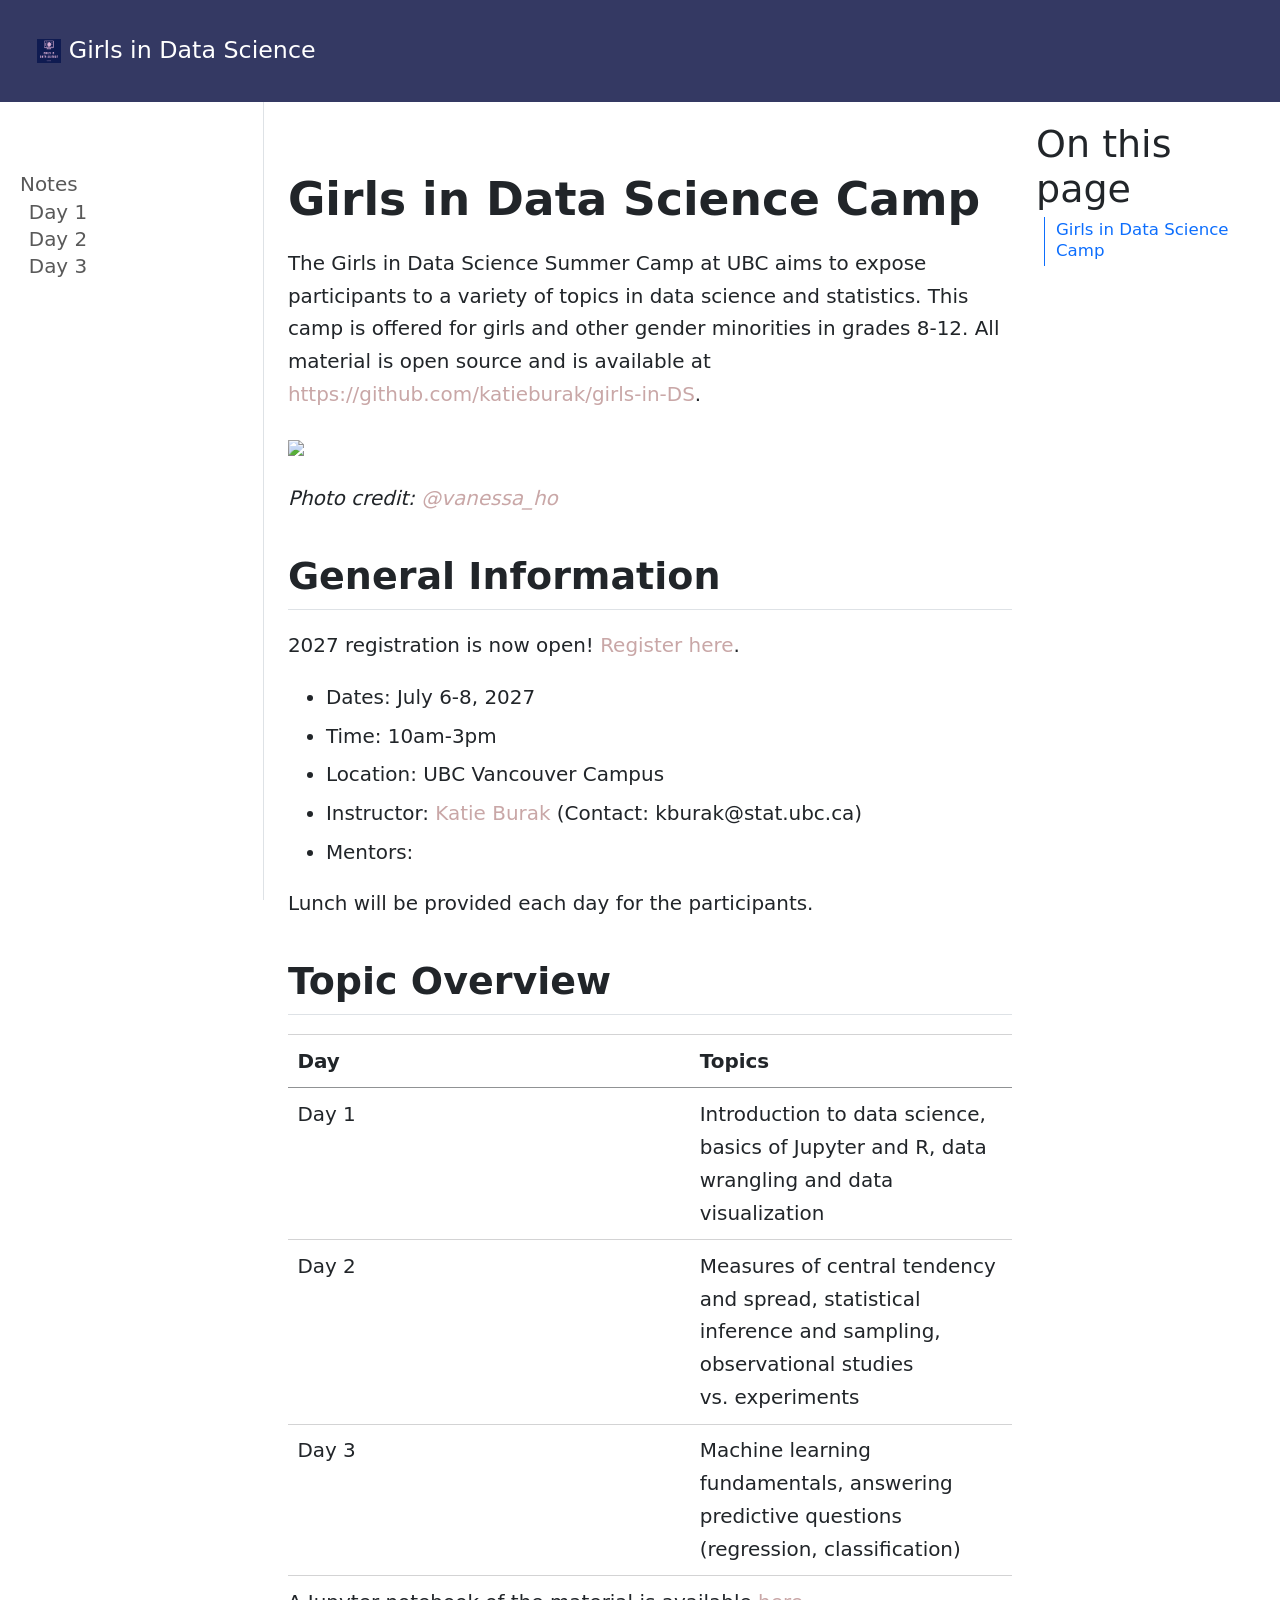
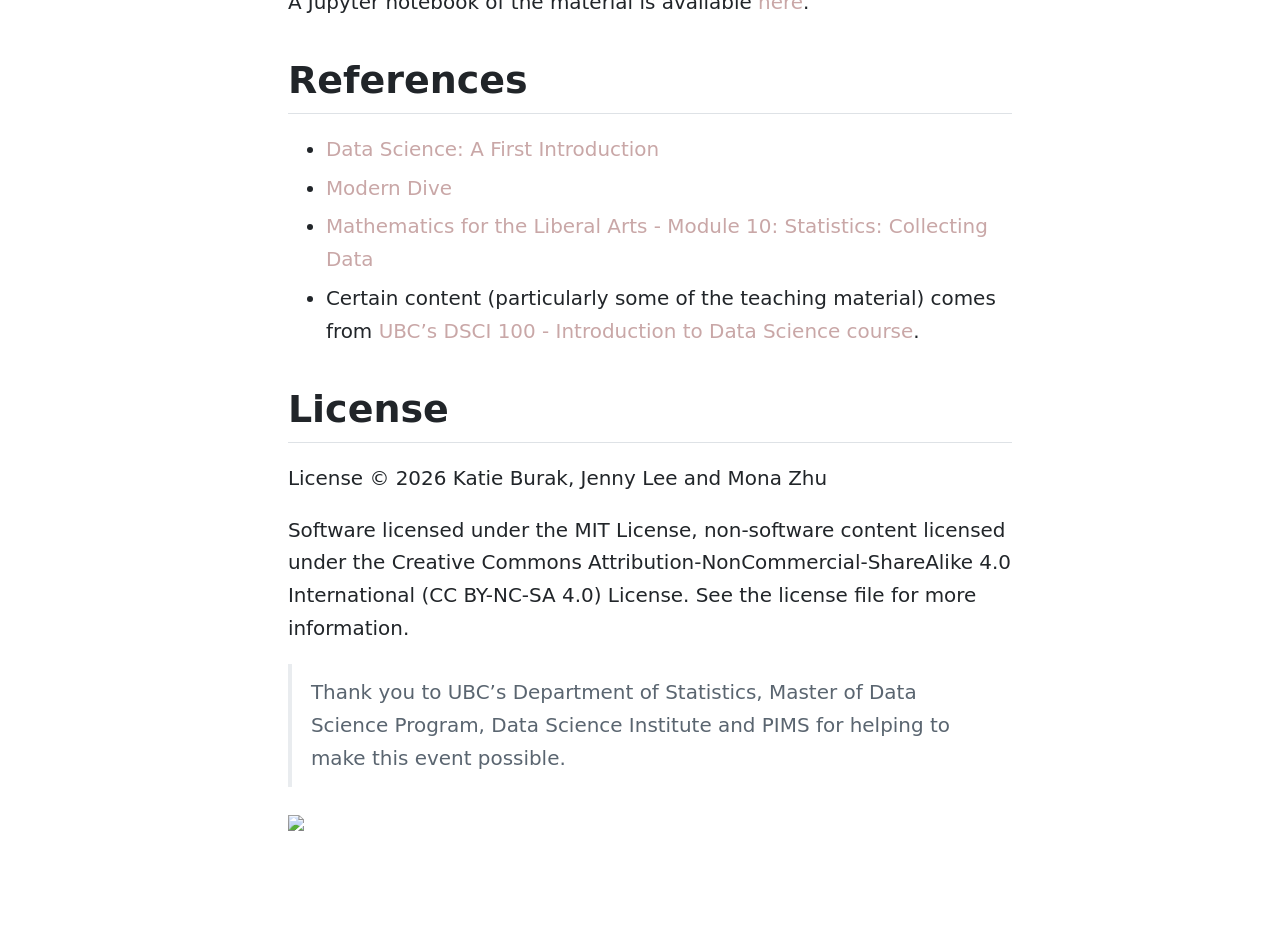
==== docs/index.html @ e65000bf "updated site to quarto" ====
<!DOCTYPE html>
<html xmlns="http://www.w3.org/1999/xhtml" lang="en" xml:lang="en"><head>

<meta charset="utf-8">
<meta name="generator" content="quarto-1.6.40">

<meta name="viewport" content="width=device-width, initial-scale=1.0, user-scalable=yes">


<title>Girls in Data Science</title>
<style>
code{white-space: pre-wrap;}
span.smallcaps{font-variant: small-caps;}
div.columns{display: flex; gap: min(4vw, 1.5em);}
div.column{flex: auto; overflow-x: auto;}
div.hanging-indent{margin-left: 1.5em; text-indent: -1.5em;}
ul.task-list{list-style: none;}
ul.task-list li input[type="checkbox"] {
  width: 0.8em;
  margin: 0 0.8em 0.2em -1em; /* quarto-specific, see https://github.com/quarto-dev/quarto-cli/issues/4556 */ 
  vertical-align: middle;
}
</style>


<script src="site_libs/quarto-nav/quarto-nav.js"></script>
<script src="site_libs/quarto-nav/headroom.min.js"></script>
<script src="site_libs/clipboard/clipboard.min.js"></script>
<script src="site_libs/quarto-search/autocomplete.umd.js"></script>
<script src="site_libs/quarto-search/fuse.min.js"></script>
<script src="site_libs/quarto-search/quarto-search.js"></script>
<meta name="quarto:offset" content="./">
<script src="site_libs/quarto-html/quarto.js"></script>
<script src="site_libs/quarto-html/popper.min.js"></script>
<script src="site_libs/quarto-html/tippy.umd.min.js"></script>
<script src="site_libs/quarto-html/anchor.min.js"></script>
<link href="site_libs/quarto-html/tippy.css" rel="stylesheet">
<link href="site_libs/quarto-html/quarto-syntax-highlighting-549806ee2085284f45b00abea8c6df48.css" rel="stylesheet" id="quarto-text-highlighting-styles">
<script src="site_libs/bootstrap/bootstrap.min.js"></script>
<link href="site_libs/bootstrap/bootstrap-icons.css" rel="stylesheet">
<link href="site_libs/bootstrap/bootstrap-3d18b063836badba44b5e49ce1f199c2.min.css" rel="stylesheet" append-hash="true" id="quarto-bootstrap" data-mode="light">
<script id="quarto-search-options" type="application/json">{
  "location": "navbar",
  "copy-button": false,
  "collapse-after": 3,
  "panel-placement": "end",
  "type": "overlay",
  "limit": 50,
  "keyboard-shortcut": [
    "f",
    "/",
    "s"
  ],
  "show-item-context": false,
  "language": {
    "search-no-results-text": "No results",
    "search-matching-documents-text": "matching documents",
    "search-copy-link-title": "Copy link to search",
    "search-hide-matches-text": "Hide additional matches",
    "search-more-match-text": "more match in this document",
    "search-more-matches-text": "more matches in this document",
    "search-clear-button-title": "Clear",
    "search-text-placeholder": "",
    "search-detached-cancel-button-title": "Cancel",
    "search-submit-button-title": "Submit",
    "search-label": "Search"
  }
}</script>
<style>html{ scroll-behavior: smooth; }</style>


<link rel="stylesheet" href="custom.css">
<meta property="og:title" content="Girls in Data Science">
<meta property="og:description" content="">
<meta property="og:image" content="https://your-site-url-here/notes/img/group-photo-2025.png">
<meta property="og:site_name" content="Girls in Data Science">
<meta property="og:image:height" content="4000">
<meta property="og:image:width" content="6000">
<meta name="twitter:title" content="Girls in Data Science">
<meta name="twitter:description" content="">
<meta name="twitter:image" content="https://your-site-url-here/notes/img/group-photo-2025.png">
<meta name="twitter:image-height" content="4000">
<meta name="twitter:image-width" content="6000">
<meta name="twitter:card" content="summary_large_image">
</head>

<body class="nav-sidebar docked nav-fixed">

<div id="quarto-search-results"></div>
  <header id="quarto-header" class="headroom fixed-top">
    <nav class="navbar navbar-expand-lg " data-bs-theme="dark">
      <div class="navbar-container container-fluid">
      <div class="navbar-brand-container mx-auto">
    <a href="./index.html" class="navbar-brand navbar-brand-logo">
    <img src="./notes/img/logo.png" alt="Girls in Data Science logo" class="navbar-logo">
    </a>
    <a class="navbar-brand" href="./index.html">
    <span class="navbar-title">Girls in Data Science</span>
    </a>
  </div>
            <div id="quarto-search" class="" title="Search"></div>
          <button class="navbar-toggler" type="button" data-bs-toggle="collapse" data-bs-target="#navbarCollapse" aria-controls="navbarCollapse" role="menu" aria-expanded="false" aria-label="Toggle navigation" onclick="if (window.quartoToggleHeadroom) { window.quartoToggleHeadroom(); }">
  <span class="navbar-toggler-icon"></span>
</button>
          <div class="collapse navbar-collapse" id="navbarCollapse">
            <ul class="navbar-nav navbar-nav-scroll ms-auto">
  <li class="nav-item compact">
    <a class="nav-link" href="https://github.com/katieburak/girls-in-DS/"> <i class="bi bi-github" role="img" aria-label="GitHub">
</i> 
<span class="menu-text"></span></a>
  </li>  
</ul>
          </div> <!-- /navcollapse -->
            <div class="quarto-navbar-tools">
</div>
      </div> <!-- /container-fluid -->
    </nav>
  <nav class="quarto-secondary-nav">
    <div class="container-fluid d-flex">
      <button type="button" class="quarto-btn-toggle btn" data-bs-toggle="collapse" role="button" data-bs-target=".quarto-sidebar-collapse-item" aria-controls="quarto-sidebar" aria-expanded="false" aria-label="Toggle sidebar navigation" onclick="if (window.quartoToggleHeadroom) { window.quartoToggleHeadroom(); }">
        <i class="bi bi-layout-text-sidebar-reverse"></i>
      </button>
        <nav class="quarto-page-breadcrumbs" aria-label="breadcrumb"><ol class="breadcrumb"></ol></nav>
        <a class="flex-grow-1" role="navigation" data-bs-toggle="collapse" data-bs-target=".quarto-sidebar-collapse-item" aria-controls="quarto-sidebar" aria-expanded="false" aria-label="Toggle sidebar navigation" onclick="if (window.quartoToggleHeadroom) { window.quartoToggleHeadroom(); }">      
        </a>
      <button type="button" class="btn quarto-search-button" aria-label="Search" onclick="window.quartoOpenSearch();">
        <i class="bi bi-search"></i>
      </button>
    </div>
  </nav>
</header>
<!-- content -->
<div id="quarto-content" class="quarto-container page-columns page-rows-contents page-layout-article page-navbar">
<!-- sidebar -->
  <nav id="quarto-sidebar" class="sidebar collapse collapse-horizontal quarto-sidebar-collapse-item sidebar-navigation docked overflow-auto">
        <div class="mt-2 flex-shrink-0 align-items-center">
        <div class="sidebar-search">
        <div id="quarto-search" class="" title="Search"></div>
        </div>
        </div>
    <div class="sidebar-menu-container"> 
    <ul class="list-unstyled mt-1">
        <li class="sidebar-item sidebar-item-section">
      <div class="sidebar-item-container"> 
            <a class="sidebar-item-text sidebar-link text-start" data-bs-toggle="collapse" data-bs-target="#quarto-sidebar-section-1" role="navigation" aria-expanded="true">
 <span class="menu-text">Notes</span></a>
          <a class="sidebar-item-toggle text-start" data-bs-toggle="collapse" data-bs-target="#quarto-sidebar-section-1" role="navigation" aria-expanded="true" aria-label="Toggle section">
            <i class="bi bi-chevron-right ms-2"></i>
          </a> 
      </div>
      <ul id="quarto-sidebar-section-1" class="collapse list-unstyled sidebar-section depth1 show">  
          <li class="sidebar-item">
  <div class="sidebar-item-container"> 
  <a href="./notes/day1.html" class="sidebar-item-text sidebar-link">
 <span class="menu-text">Day 1</span></a>
  </div>
</li>
          <li class="sidebar-item">
  <div class="sidebar-item-container"> 
  <a href="./notes/day2.html" class="sidebar-item-text sidebar-link">
 <span class="menu-text">Day 2</span></a>
  </div>
</li>
          <li class="sidebar-item">
  <div class="sidebar-item-container"> 
  <a href="./notes/day3.html" class="sidebar-item-text sidebar-link">
 <span class="menu-text">Day 3</span></a>
  </div>
</li>
      </ul>
  </li>
    </ul>
    </div>
</nav>
<div id="quarto-sidebar-glass" class="quarto-sidebar-collapse-item" data-bs-toggle="collapse" data-bs-target=".quarto-sidebar-collapse-item"></div>
<!-- margin-sidebar -->
    <div id="quarto-margin-sidebar" class="sidebar margin-sidebar">
        <nav id="TOC" role="doc-toc" class="toc-active">
    <h2 id="toc-title">On this page</h2>
   
  <ul>
  <li><a href="#girls-in-data-science-camp" id="toc-girls-in-data-science-camp" class="nav-link active" data-scroll-target="#girls-in-data-science-camp">Girls in Data Science Camp</a>
  <ul class="collapse">
  <li><a href="#general-information" id="toc-general-information" class="nav-link" data-scroll-target="#general-information">General Information</a></li>
  <li><a href="#topic-overview" id="toc-topic-overview" class="nav-link" data-scroll-target="#topic-overview">Topic Overview</a></li>
  <li><a href="#references" id="toc-references" class="nav-link" data-scroll-target="#references">References</a></li>
  <li><a href="#license" id="toc-license" class="nav-link" data-scroll-target="#license">License</a></li>
  </ul></li>
  </ul>
</nav>
    </div>
<!-- main -->
<main class="content" id="quarto-document-content"><header id="title-block-header" class="quarto-title-block"></header>




<section id="girls-in-data-science-camp" class="level1">
<h1>Girls in Data Science Camp</h1>
<p>The Girls in Data Science Summer Camp at UBC aims to expose participants to a variety of topics in data science and statistics. This camp is offered for girls and other gender minorities in grades 8-12. All material is open source and is available at <a href="https://github.com/katieburak/girls-in-DS">https://github.com/katieburak/girls-in-DS</a>.</p>
<p><img src="notes/img/group-photo-2025.png" class="img-fluid"></p>
<div class="line-block"><em>Photo credit: <a href="https://www.linkedin.com/in/vanessaho75/"><span class="citation" data-cites="vanessa_ho">@vanessa_ho</span></a></em></div>
<section id="general-information" class="level2">
<h2 class="anchored" data-anchor-id="general-information">General Information</h2>
<p>2027 registration is now open! <a href="https://ubc.ca1.qualtrics.com/jfe/form/SV_aVrXQA5wG44lh78">Register here</a>.</p>
<ul>
<li>Dates: July 6-8, 2027</li>
<li>Time: 10am-3pm</li>
<li>Location: UBC Vancouver Campus</li>
<li>Instructor: <a href="https://katieburak.github.io/">Katie Burak</a> (Contact: kburak@stat.ubc.ca)</li>
<li>Mentors:</li>
</ul>
<p>Lunch will be provided each day for the participants.</p>
</section>
<section id="topic-overview" class="level2">
<h2 class="anchored" data-anchor-id="topic-overview">Topic Overview</h2>
<table class="caption-top table">
<colgroup>
<col style="width: 55%">
<col style="width: 44%">
</colgroup>
<thead>
<tr class="header">
<th>Day</th>
<th>Topics</th>
</tr>
</thead>
<tbody>
<tr class="odd">
<td>Day 1</td>
<td>Introduction to data science, basics of Jupyter and R, data wrangling and data visualization</td>
</tr>
<tr class="even">
<td>Day 2</td>
<td>Measures of central tendency and spread, statistical inference and sampling, observational studies vs.&nbsp;experiments</td>
</tr>
<tr class="odd">
<td>Day 3</td>
<td>Machine learning fundamentals, answering predictive questions (regression, classification)</td>
</tr>
</tbody>
</table>
<p>A Jupyter notebook of the material is available <a href="https://katieburak.github.io/girls-in-DS/README.html">here</a>.</p>
</section>
<section id="references" class="level2">
<h2 class="anchored" data-anchor-id="references">References</h2>
<ul>
<li><a href="https://datasciencebook.ca/">Data Science: A First Introduction</a></li>
<li><a href="https://moderndive.com/index.html">Modern Dive</a></li>
<li><a href="https://courses.lumenlearning.com/waymakermath4libarts/">Mathematics for the Liberal Arts - Module 10: Statistics: Collecting Data</a></li>
<li>Certain content (particularly some of the teaching material) comes from <a href="https://github.com/ubc-dsci/dsci-100-student">UBC’s DSCI 100 - Introduction to Data Science course</a>.</li>
</ul>
</section>
<section id="license" class="level2">
<h2 class="anchored" data-anchor-id="license">License</h2>
<p>License © 2026 Katie Burak, Jenny Lee and Mona Zhu</p>
<p>Software licensed under the MIT License, non-software content licensed under the Creative Commons Attribution-NonCommercial-ShareAlike 4.0 International (CC BY-NC-SA 4.0) License. See the license file for more information.</p>
<blockquote class="blockquote">
<p>Thank you to UBC’s Department of Statistics, Master of Data Science Program, Data Science Institute and PIMS for helping to make this event possible.</p>
</blockquote>
<p><img src="https://media.pims.math.ca/logos/webhorizfullsmall.png" class="img-fluid"></p>


</section>
</section>

</main> <!-- /main -->
<script id="quarto-html-after-body" type="application/javascript">
window.document.addEventListener("DOMContentLoaded", function (event) {
  const toggleBodyColorMode = (bsSheetEl) => {
    const mode = bsSheetEl.getAttribute("data-mode");
    const bodyEl = window.document.querySelector("body");
    if (mode === "dark") {
      bodyEl.classList.add("quarto-dark");
      bodyEl.classList.remove("quarto-light");
    } else {
      bodyEl.classList.add("quarto-light");
      bodyEl.classList.remove("quarto-dark");
    }
  }
  const toggleBodyColorPrimary = () => {
    const bsSheetEl = window.document.querySelector("link#quarto-bootstrap");
    if (bsSheetEl) {
      toggleBodyColorMode(bsSheetEl);
    }
  }
  toggleBodyColorPrimary();  
  const icon = "";
  const anchorJS = new window.AnchorJS();
  anchorJS.options = {
    placement: 'right',
    icon: icon
  };
  anchorJS.add('.anchored');
  const isCodeAnnotation = (el) => {
    for (const clz of el.classList) {
      if (clz.startsWith('code-annotation-')) {                     
        return true;
      }
    }
    return false;
  }
  const onCopySuccess = function(e) {
    // button target
    const button = e.trigger;
    // don't keep focus
    button.blur();
    // flash "checked"
    button.classList.add('code-copy-button-checked');
    var currentTitle = button.getAttribute("title");
    button.setAttribute("title", "Copied!");
    let tooltip;
    if (window.bootstrap) {
      button.setAttribute("data-bs-toggle", "tooltip");
      button.setAttribute("data-bs-placement", "left");
      button.setAttribute("data-bs-title", "Copied!");
      tooltip = new bootstrap.Tooltip(button, 
        { trigger: "manual", 
          customClass: "code-copy-button-tooltip",
          offset: [0, -8]});
      tooltip.show();    
    }
    setTimeout(function() {
      if (tooltip) {
        tooltip.hide();
        button.removeAttribute("data-bs-title");
        button.removeAttribute("data-bs-toggle");
        button.removeAttribute("data-bs-placement");
      }
      button.setAttribute("title", currentTitle);
      button.classList.remove('code-copy-button-checked');
    }, 1000);
    // clear code selection
    e.clearSelection();
  }
  const getTextToCopy = function(trigger) {
      const codeEl = trigger.previousElementSibling.cloneNode(true);
      for (const childEl of codeEl.children) {
        if (isCodeAnnotation(childEl)) {
          childEl.remove();
        }
      }
      return codeEl.innerText;
  }
  const clipboard = new window.ClipboardJS('.code-copy-button:not([data-in-quarto-modal])', {
    text: getTextToCopy
  });
  clipboard.on('success', onCopySuccess);
  if (window.document.getElementById('quarto-embedded-source-code-modal')) {
    const clipboardModal = new window.ClipboardJS('.code-copy-button[data-in-quarto-modal]', {
      text: getTextToCopy,
      container: window.document.getElementById('quarto-embedded-source-code-modal')
    });
    clipboardModal.on('success', onCopySuccess);
  }
    var localhostRegex = new RegExp(/^(?:http|https):\/\/localhost\:?[0-9]*\//);
    var mailtoRegex = new RegExp(/^mailto:/);
      var filterRegex = new RegExp("https:\/\/your-site-url-here\/");
    var isInternal = (href) => {
        return filterRegex.test(href) || localhostRegex.test(href) || mailtoRegex.test(href);
    }
    // Inspect non-navigation links and adorn them if external
 	var links = window.document.querySelectorAll('a[href]:not(.nav-link):not(.navbar-brand):not(.toc-action):not(.sidebar-link):not(.sidebar-item-toggle):not(.pagination-link):not(.no-external):not([aria-hidden]):not(.dropdown-item):not(.quarto-navigation-tool):not(.about-link)');
    for (var i=0; i<links.length; i++) {
      const link = links[i];
      if (!isInternal(link.href)) {
        // undo the damage that might have been done by quarto-nav.js in the case of
        // links that we want to consider external
        if (link.dataset.originalHref !== undefined) {
          link.href = link.dataset.originalHref;
        }
      }
    }
  function tippyHover(el, contentFn, onTriggerFn, onUntriggerFn) {
    const config = {
      allowHTML: true,
      maxWidth: 500,
      delay: 100,
      arrow: false,
      appendTo: function(el) {
          return el.parentElement;
      },
      interactive: true,
      interactiveBorder: 10,
      theme: 'quarto',
      placement: 'bottom-start',
    };
    if (contentFn) {
      config.content = contentFn;
    }
    if (onTriggerFn) {
      config.onTrigger = onTriggerFn;
    }
    if (onUntriggerFn) {
      config.onUntrigger = onUntriggerFn;
    }
    window.tippy(el, config); 
  }
  const noterefs = window.document.querySelectorAll('a[role="doc-noteref"]');
  for (var i=0; i<noterefs.length; i++) {
    const ref = noterefs[i];
    tippyHover(ref, function() {
      // use id or data attribute instead here
      let href = ref.getAttribute('data-footnote-href') || ref.getAttribute('href');
      try { href = new URL(href).hash; } catch {}
      const id = href.replace(/^#\/?/, "");
      const note = window.document.getElementById(id);
      if (note) {
        return note.innerHTML;
      } else {
        return "";
      }
    });
  }
  const xrefs = window.document.querySelectorAll('a.quarto-xref');
  const processXRef = (id, note) => {
    // Strip column container classes
    const stripColumnClz = (el) => {
      el.classList.remove("page-full", "page-columns");
      if (el.children) {
        for (const child of el.children) {
          stripColumnClz(child);
        }
      }
    }
    stripColumnClz(note)
    if (id === null || id.startsWith('sec-')) {
      // Special case sections, only their first couple elements
      const container = document.createElement("div");
      if (note.children && note.children.length > 2) {
        container.appendChild(note.children[0].cloneNode(true));
        for (let i = 1; i < note.children.length; i++) {
          const child = note.children[i];
          if (child.tagName === "P" && child.innerText === "") {
            continue;
          } else {
            container.appendChild(child.cloneNode(true));
            break;
          }
        }
        if (window.Quarto?.typesetMath) {
          window.Quarto.typesetMath(container);
        }
        return container.innerHTML
      } else {
        if (window.Quarto?.typesetMath) {
          window.Quarto.typesetMath(note);
        }
        return note.innerHTML;
      }
    } else {
      // Remove any anchor links if they are present
      const anchorLink = note.querySelector('a.anchorjs-link');
      if (anchorLink) {
        anchorLink.remove();
      }
      if (window.Quarto?.typesetMath) {
        window.Quarto.typesetMath(note);
      }
      if (note.classList.contains("callout")) {
        return note.outerHTML;
      } else {
        return note.innerHTML;
      }
    }
  }
  for (var i=0; i<xrefs.length; i++) {
    const xref = xrefs[i];
    tippyHover(xref, undefined, function(instance) {
      instance.disable();
      let url = xref.getAttribute('href');
      let hash = undefined; 
      if (url.startsWith('#')) {
        hash = url;
      } else {
        try { hash = new URL(url).hash; } catch {}
      }
      if (hash) {
        const id = hash.replace(/^#\/?/, "");
        const note = window.document.getElementById(id);
        if (note !== null) {
          try {
            const html = processXRef(id, note.cloneNode(true));
            instance.setContent(html);
          } finally {
            instance.enable();
            instance.show();
          }
        } else {
          // See if we can fetch this
          fetch(url.split('#')[0])
          .then(res => res.text())
          .then(html => {
            const parser = new DOMParser();
            const htmlDoc = parser.parseFromString(html, "text/html");
            const note = htmlDoc.getElementById(id);
            if (note !== null) {
              const html = processXRef(id, note);
              instance.setContent(html);
            } 
          }).finally(() => {
            instance.enable();
            instance.show();
          });
        }
      } else {
        // See if we can fetch a full url (with no hash to target)
        // This is a special case and we should probably do some content thinning / targeting
        fetch(url)
        .then(res => res.text())
        .then(html => {
          const parser = new DOMParser();
          const htmlDoc = parser.parseFromString(html, "text/html");
          const note = htmlDoc.querySelector('main.content');
          if (note !== null) {
            // This should only happen for chapter cross references
            // (since there is no id in the URL)
            // remove the first header
            if (note.children.length > 0 && note.children[0].tagName === "HEADER") {
              note.children[0].remove();
            }
            const html = processXRef(null, note);
            instance.setContent(html);
          } 
        }).finally(() => {
          instance.enable();
          instance.show();
        });
      }
    }, function(instance) {
    });
  }
      let selectedAnnoteEl;
      const selectorForAnnotation = ( cell, annotation) => {
        let cellAttr = 'data-code-cell="' + cell + '"';
        let lineAttr = 'data-code-annotation="' +  annotation + '"';
        const selector = 'span[' + cellAttr + '][' + lineAttr + ']';
        return selector;
      }
      const selectCodeLines = (annoteEl) => {
        const doc = window.document;
        const targetCell = annoteEl.getAttribute("data-target-cell");
        const targetAnnotation = annoteEl.getAttribute("data-target-annotation");
        const annoteSpan = window.document.querySelector(selectorForAnnotation(targetCell, targetAnnotation));
        const lines = annoteSpan.getAttribute("data-code-lines").split(",");
        const lineIds = lines.map((line) => {
          return targetCell + "-" + line;
        })
        let top = null;
        let height = null;
        let parent = null;
        if (lineIds.length > 0) {
            //compute the position of the single el (top and bottom and make a div)
            const el = window.document.getElementById(lineIds[0]);
            top = el.offsetTop;
            height = el.offsetHeight;
            parent = el.parentElement.parentElement;
          if (lineIds.length > 1) {
            const lastEl = window.document.getElementById(lineIds[lineIds.length - 1]);
            const bottom = lastEl.offsetTop + lastEl.offsetHeight;
            height = bottom - top;
          }
          if (top !== null && height !== null && parent !== null) {
            // cook up a div (if necessary) and position it 
            let div = window.document.getElementById("code-annotation-line-highlight");
            if (div === null) {
              div = window.document.createElement("div");
              div.setAttribute("id", "code-annotation-line-highlight");
              div.style.position = 'absolute';
              parent.appendChild(div);
            }
            div.style.top = top - 2 + "px";
            div.style.height = height + 4 + "px";
            div.style.left = 0;
            let gutterDiv = window.document.getElementById("code-annotation-line-highlight-gutter");
            if (gutterDiv === null) {
              gutterDiv = window.document.createElement("div");
              gutterDiv.setAttribute("id", "code-annotation-line-highlight-gutter");
              gutterDiv.style.position = 'absolute';
              const codeCell = window.document.getElementById(targetCell);
              const gutter = codeCell.querySelector('.code-annotation-gutter');
              gutter.appendChild(gutterDiv);
            }
            gutterDiv.style.top = top - 2 + "px";
            gutterDiv.style.height = height + 4 + "px";
          }
          selectedAnnoteEl = annoteEl;
        }
      };
      const unselectCodeLines = () => {
        const elementsIds = ["code-annotation-line-highlight", "code-annotation-line-highlight-gutter"];
        elementsIds.forEach((elId) => {
          const div = window.document.getElementById(elId);
          if (div) {
            div.remove();
          }
        });
        selectedAnnoteEl = undefined;
      };
        // Handle positioning of the toggle
    window.addEventListener(
      "resize",
      throttle(() => {
        elRect = undefined;
        if (selectedAnnoteEl) {
          selectCodeLines(selectedAnnoteEl);
        }
      }, 10)
    );
    function throttle(fn, ms) {
    let throttle = false;
    let timer;
      return (...args) => {
        if(!throttle) { // first call gets through
            fn.apply(this, args);
            throttle = true;
        } else { // all the others get throttled
            if(timer) clearTimeout(timer); // cancel #2
            timer = setTimeout(() => {
              fn.apply(this, args);
              timer = throttle = false;
            }, ms);
        }
      };
    }
      // Attach click handler to the DT
      const annoteDls = window.document.querySelectorAll('dt[data-target-cell]');
      for (const annoteDlNode of annoteDls) {
        annoteDlNode.addEventListener('click', (event) => {
          const clickedEl = event.target;
          if (clickedEl !== selectedAnnoteEl) {
            unselectCodeLines();
            const activeEl = window.document.querySelector('dt[data-target-cell].code-annotation-active');
            if (activeEl) {
              activeEl.classList.remove('code-annotation-active');
            }
            selectCodeLines(clickedEl);
            clickedEl.classList.add('code-annotation-active');
          } else {
            // Unselect the line
            unselectCodeLines();
            clickedEl.classList.remove('code-annotation-active');
          }
        });
      }
  const findCites = (el) => {
    const parentEl = el.parentElement;
    if (parentEl) {
      const cites = parentEl.dataset.cites;
      if (cites) {
        return {
          el,
          cites: cites.split(' ')
        };
      } else {
        return findCites(el.parentElement)
      }
    } else {
      return undefined;
    }
  };
  var bibliorefs = window.document.querySelectorAll('a[role="doc-biblioref"]');
  for (var i=0; i<bibliorefs.length; i++) {
    const ref = bibliorefs[i];
    const citeInfo = findCites(ref);
    if (citeInfo) {
      tippyHover(citeInfo.el, function() {
        var popup = window.document.createElement('div');
        citeInfo.cites.forEach(function(cite) {
          var citeDiv = window.document.createElement('div');
          citeDiv.classList.add('hanging-indent');
          citeDiv.classList.add('csl-entry');
          var biblioDiv = window.document.getElementById('ref-' + cite);
          if (biblioDiv) {
            citeDiv.innerHTML = biblioDiv.innerHTML;
          }
          popup.appendChild(citeDiv);
        });
        return popup.innerHTML;
      });
    }
  }
});
</script>
</div> <!-- /content -->




<script src="site_libs/quarto-html/zenscroll-min.js"></script>
</body></html>
---- docs/site_libs/quarto-html/tippy.css ----
.tippy-box[data-animation=fade][data-state=hidden]{opacity:0}[data-tippy-root]{max-width:calc(100vw - 10px)}.tippy-box{position:relative;background-color:#333;color:#fff;border-radius:4px;font-size:14px;line-height:1.4;white-space:normal;outline:0;transition-property:transform,visibility,opacity}.tippy-box[data-placement^=top]>.tippy-arrow{bottom:0}.tippy-box[data-placement^=top]>.tippy-arrow:before{bottom:-7px;left:0;border-width:8px 8px 0;border-top-color:initial;transform-origin:center top}.tippy-box[data-placement^=bottom]>.tippy-arrow{top:0}.tippy-box[data-placement^=bottom]>.tippy-arrow:before{top:-7px;left:0;border-width:0 8px 8px;border-bottom-color:initial;transform-origin:center bottom}.tippy-box[data-placement^=left]>.tippy-arrow{right:0}.tippy-box[data-placement^=left]>.tippy-arrow:before{border-width:8px 0 8px 8px;border-left-color:initial;right:-7px;transform-origin:center left}.tippy-box[data-placement^=right]>.tippy-arrow{left:0}.tippy-box[data-placement^=right]>.tippy-arrow:before{left:-7px;border-width:8px 8px 8px 0;border-right-color:initial;transform-origin:center right}.tippy-box[data-inertia][data-state=visible]{transition-timing-function:cubic-bezier(.54,1.5,.38,1.11)}.tippy-arrow{width:16px;height:16px;color:#333}.tippy-arrow:before{content:"";position:absolute;border-color:transparent;border-style:solid}.tippy-content{position:relative;padding:5px 9px;z-index:1}
---- docs/site_libs/quarto-html/quarto-syntax-highlighting-549806ee2085284f45b00abea8c6df48.css ----
/* quarto syntax highlight colors */
:root {
  --quarto-hl-ot-color: #003B4F;
  --quarto-hl-at-color: #657422;
  --quarto-hl-ss-color: #20794D;
  --quarto-hl-an-color: #5E5E5E;
  --quarto-hl-fu-color: #4758AB;
  --quarto-hl-st-color: #20794D;
  --quarto-hl-cf-color: #003B4F;
  --quarto-hl-op-color: #5E5E5E;
  --quarto-hl-er-color: #AD0000;
  --quarto-hl-bn-color: #AD0000;
  --quarto-hl-al-color: #AD0000;
  --quarto-hl-va-color: #111111;
  --quarto-hl-bu-color: inherit;
  --quarto-hl-ex-color: inherit;
  --quarto-hl-pp-color: #AD0000;
  --quarto-hl-in-color: #5E5E5E;
  --quarto-hl-vs-color: #20794D;
  --quarto-hl-wa-color: #5E5E5E;
  --quarto-hl-do-color: #5E5E5E;
  --quarto-hl-im-color: #00769E;
  --quarto-hl-ch-color: #20794D;
  --quarto-hl-dt-color: #AD0000;
  --quarto-hl-fl-color: #AD0000;
  --quarto-hl-co-color: #5E5E5E;
  --quarto-hl-cv-color: #5E5E5E;
  --quarto-hl-cn-color: #8f5902;
  --quarto-hl-sc-color: #5E5E5E;
  --quarto-hl-dv-color: #AD0000;
  --quarto-hl-kw-color: #003B4F;
}

/* other quarto variables */
:root {
  --quarto-font-monospace: SFMono-Regular, Menlo, Monaco, Consolas, "Liberation Mono", "Courier New", monospace;
}

pre > code.sourceCode > span {
  color: #003B4F;
}

code span {
  color: #003B4F;
}

code.sourceCode > span {
  color: #003B4F;
}

div.sourceCode,
div.sourceCode pre.sourceCode {
  color: #003B4F;
}

code span.ot {
  color: #003B4F;
  font-style: inherit;
}

code span.at {
  color: #657422;
  font-style: inherit;
}

code span.ss {
  color: #20794D;
  font-style: inherit;
}

code span.an {
  color: #5E5E5E;
  font-style: inherit;
}

code span.fu {
  color: #4758AB;
  font-style: inherit;
}

code span.st {
  color: #20794D;
  font-style: inherit;
}

code span.cf {
  color: #003B4F;
  font-weight: bold;
  font-style: inherit;
}

code span.op {
  color: #5E5E5E;
  font-style: inherit;
}

code span.er {
  color: #AD0000;
  font-style: inherit;
}

code span.bn {
  color: #AD0000;
  font-style: inherit;
}

code span.al {
  color: #AD0000;
  font-style: inherit;
}

code span.va {
  color: #111111;
  font-style: inherit;
}

code span.bu {
  font-style: inherit;
}

code span.ex {
  font-style: inherit;
}

code span.pp {
  color: #AD0000;
  font-style: inherit;
}

code span.in {
  color: #5E5E5E;
  font-style: inherit;
}

code span.vs {
  color: #20794D;
  font-style: inherit;
}

code span.wa {
  color: #5E5E5E;
  font-style: italic;
}

code span.do {
  color: #5E5E5E;
  font-style: italic;
}

code span.im {
  color: #00769E;
  font-style: inherit;
}

code span.ch {
  color: #20794D;
  font-style: inherit;
}

code span.dt {
  color: #AD0000;
  font-style: inherit;
}

code span.fl {
  color: #AD0000;
  font-style: inherit;
}

code span.co {
  color: #5E5E5E;
  font-style: inherit;
}

code span.cv {
  color: #5E5E5E;
  font-style: italic;
}

code span.cn {
  color: #8f5902;
  font-style: inherit;
}

code span.sc {
  color: #5E5E5E;
  font-style: inherit;
}

code span.dv {
  color: #AD0000;
  font-style: inherit;
}

code span.kw {
  color: #003B4F;
  font-weight: bold;
  font-style: inherit;
}

.prevent-inlining {
  content: "</";
}

/*# sourceMappingURL=ae99138f4fbc2fb4c9f5e5cd69c22459.css.map */
---- docs/custom.css ----
/* =========================
   GLOBAL TYPOGRAPHY (FORCE FIX)
   ========================= */

html, body {
  font-size: 19px !important;
  line-height: 1.65;
}

/* Quarto content containers */
.quarto-container,
.quarto-page,
.content,
.main-content {
  font-size: 1.05rem !important;
}

/* Headings */
h1 { font-size: 2.4rem !important; }
h2 { font-size: 2rem !important; }
h3 { font-size: 1.5rem !important; }


/* =========================
   NAVBAR BASE
   ========================= */

.navbar {
  background-color: #343963 !important;
  padding: 1rem 1.2rem !important;
  font-size: 1.2rem !important;
}

/* Brand */
.navbar-brand {
  font-size: 2rem !important;
  font-weight: 600 !important;
}

/* Default nav links */
.navbar .nav-link,
.navbar-nav .nav-link,
.navbar a {
  color: #ffffff !important;
  font-size: 1.25rem !important;
  font-weight: 500 !important;
}

/* Hover state */
.navbar .nav-link:hover,
.navbar-nav .nav-link:hover,
.navbar a:hover {
  color: #C9A7A7 !important;
}

/* ACTIVE / CURRENT PAGE (FIXED) */
.navbar .nav-link.active,
.navbar-nav .nav-link.active,
.navbar .nav-link[aria-current="page"] {
  color: #C9A7A7 !important;
}

/* Focus state */
.navbar .nav-link:focus,
.navbar-nav .nav-link:focus {
  color: #C9A7A7 !important;
}

/* Dropdown / expanded state */
.navbar .nav-link.show {
  color: #C9A7A7 !important;
}


/* =========================
   GLOBAL LINKS
   ========================= */

a {
  color: #C9A7A7;
  font-size: 1.05rem;
  text-decoration: none;
  font-weight: 500;
}

a:hover {
  text-decoration: underline;
}

a:visited {
  color: #C9A7A7;
}

a:focus {
  color: #C9A7A7;
  outline: 2px solid #C9A7A7;
  outline-offset: 2px;
}


/* =========================
   SIDEBAR
   ========================= */

.sidebar,
.sidebar-nav,
.sidebar-menu {
  font-size: 1.1rem !important;
}


/* =========================
   SPACING IMPROVEMENTS
   ========================= */

p {
  margin-bottom: 1rem;
}

li {
  margin-bottom: 0.3rem;
}
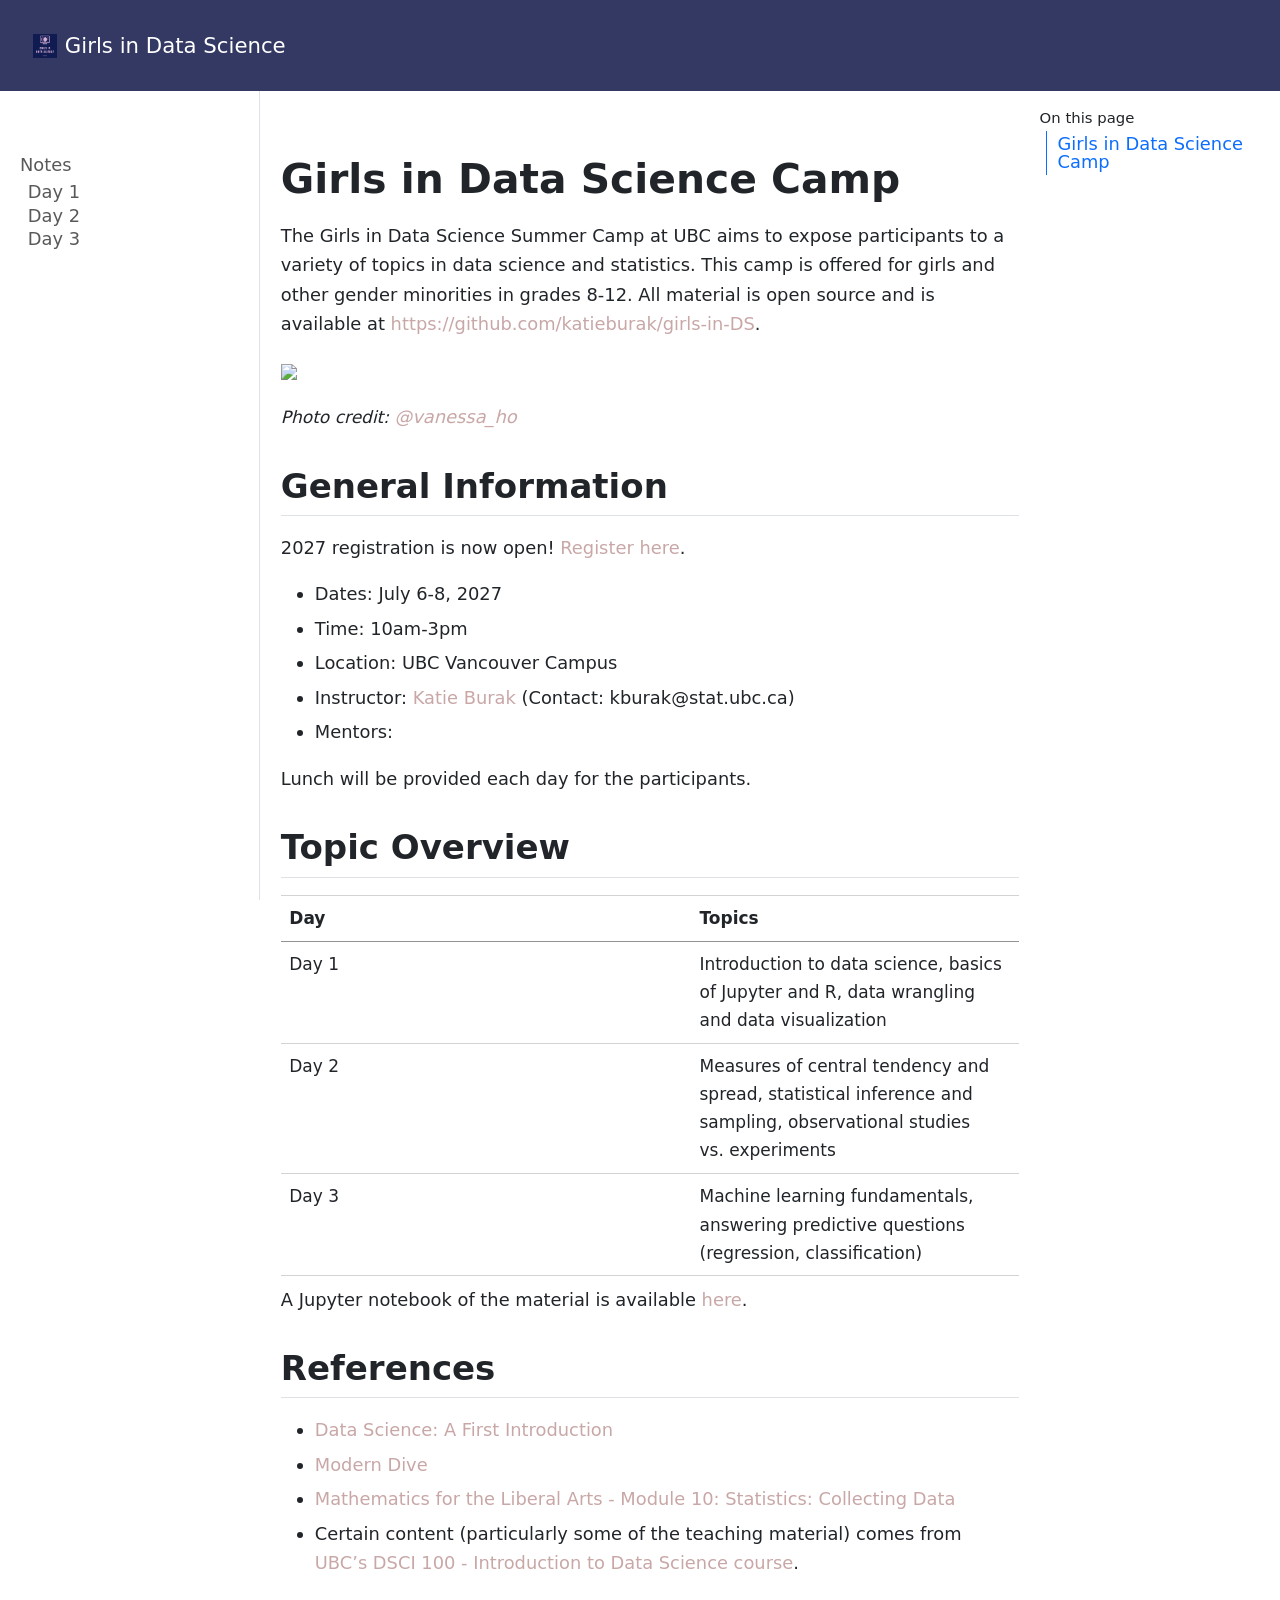
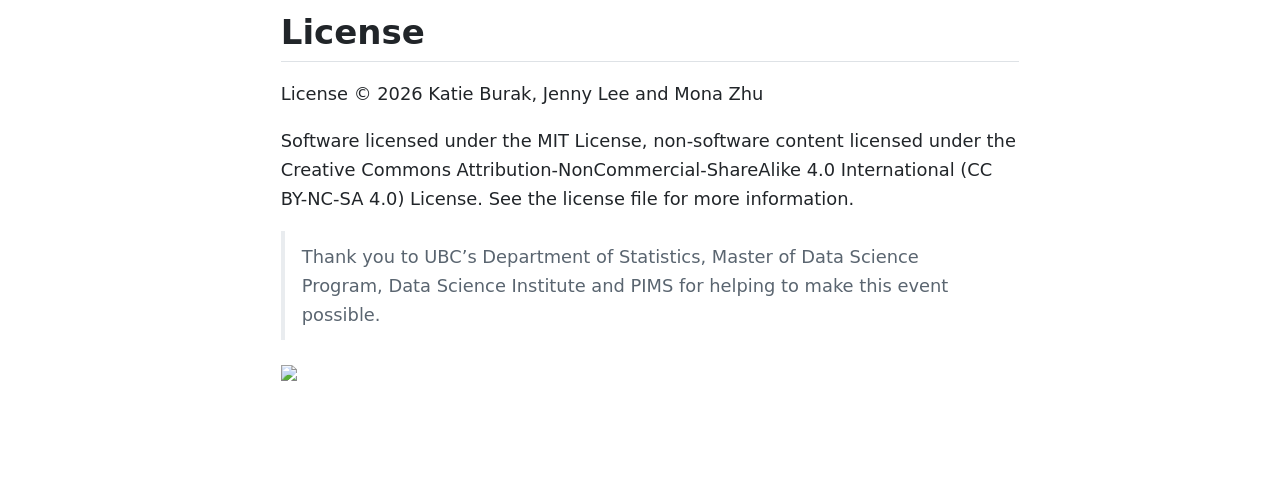
==== commit cde014e8: "fixed layout" ====
--- a/docs/index.html
+++ b/docs/index.html
@@ -38,7 +38,7 @@
 <link href="site_libs/quarto-html/quarto-syntax-highlighting-549806ee2085284f45b00abea8c6df48.css" rel="stylesheet" id="quarto-text-highlighting-styles">
 <script src="site_libs/bootstrap/bootstrap.min.js"></script>
 <link href="site_libs/bootstrap/bootstrap-icons.css" rel="stylesheet">
-<link href="site_libs/bootstrap/bootstrap-3d18b063836badba44b5e49ce1f199c2.min.css" rel="stylesheet" append-hash="true" id="quarto-bootstrap" data-mode="light">
+<link href="site_libs/bootstrap/bootstrap-494a106890d629ee056dfadd0ae89b63.min.css" rel="stylesheet" append-hash="true" id="quarto-bootstrap" data-mode="light">
 <script id="quarto-search-options" type="application/json">{
   "location": "navbar",
   "copy-button": false,
--- a/docs/custom.css
+++ b/docs/custom.css
@@ -1,24 +1,26 @@
 /* =========================
-   GLOBAL TYPOGRAPHY (FORCE FIX)
+   GLOBAL TYPOGRAPHY (SAFE VERSION)
    ========================= */
 
-html, body {
-  font-size: 19px !important;
+/* Use HTML for base sizing (keeps Quarto grid stable) */
+html {
+  font-size: 16px;
+}
+
+body {
   line-height: 1.65;
 }
 
-/* Quarto content containers */
-.quarto-container,
-.quarto-page,
-.content,
-.main-content {
-  font-size: 1.05rem !important;
+/* Only target text, NOT layout containers */
+p,
+li {
+  font-size: 1.05rem;
 }
 
 /* Headings */
-h1 { font-size: 2.4rem !important; }
-h2 { font-size: 2rem !important; }
-h3 { font-size: 1.5rem !important; }
+h1 { font-size: 2.4rem; }
+h2 { font-size: 2rem; }
+h3 { font-size: 1.5rem; }
 
 
 /* =========================
@@ -37,7 +39,7 @@
   font-weight: 600 !important;
 }
 
-/* Default nav links */
+/* Nav links */
 .navbar .nav-link,
 .navbar-nav .nav-link,
 .navbar a {
@@ -53,20 +55,19 @@
   color: #C9A7A7 !important;
 }
 
-/* ACTIVE / CURRENT PAGE (FIXED) */
+/* Active page */
 .navbar .nav-link.active,
 .navbar-nav .nav-link.active,
 .navbar .nav-link[aria-current="page"] {
   color: #C9A7A7 !important;
 }
 
-/* Focus state */
+/* Focus */
 .navbar .nav-link:focus,
 .navbar-nav .nav-link:focus {
   color: #C9A7A7 !important;
 }
 
-/* Dropdown / expanded state */
 .navbar .nav-link.show {
   color: #C9A7A7 !important;
 }
@@ -99,13 +100,13 @@
 
 
 /* =========================
-   SIDEBAR
+   SIDEBAR (SAFE)
    ========================= */
 
 .sidebar,
 .sidebar-nav,
 .sidebar-menu {
-  font-size: 1.1rem !important;
+  font-size: 1.05rem;
 }
 
 
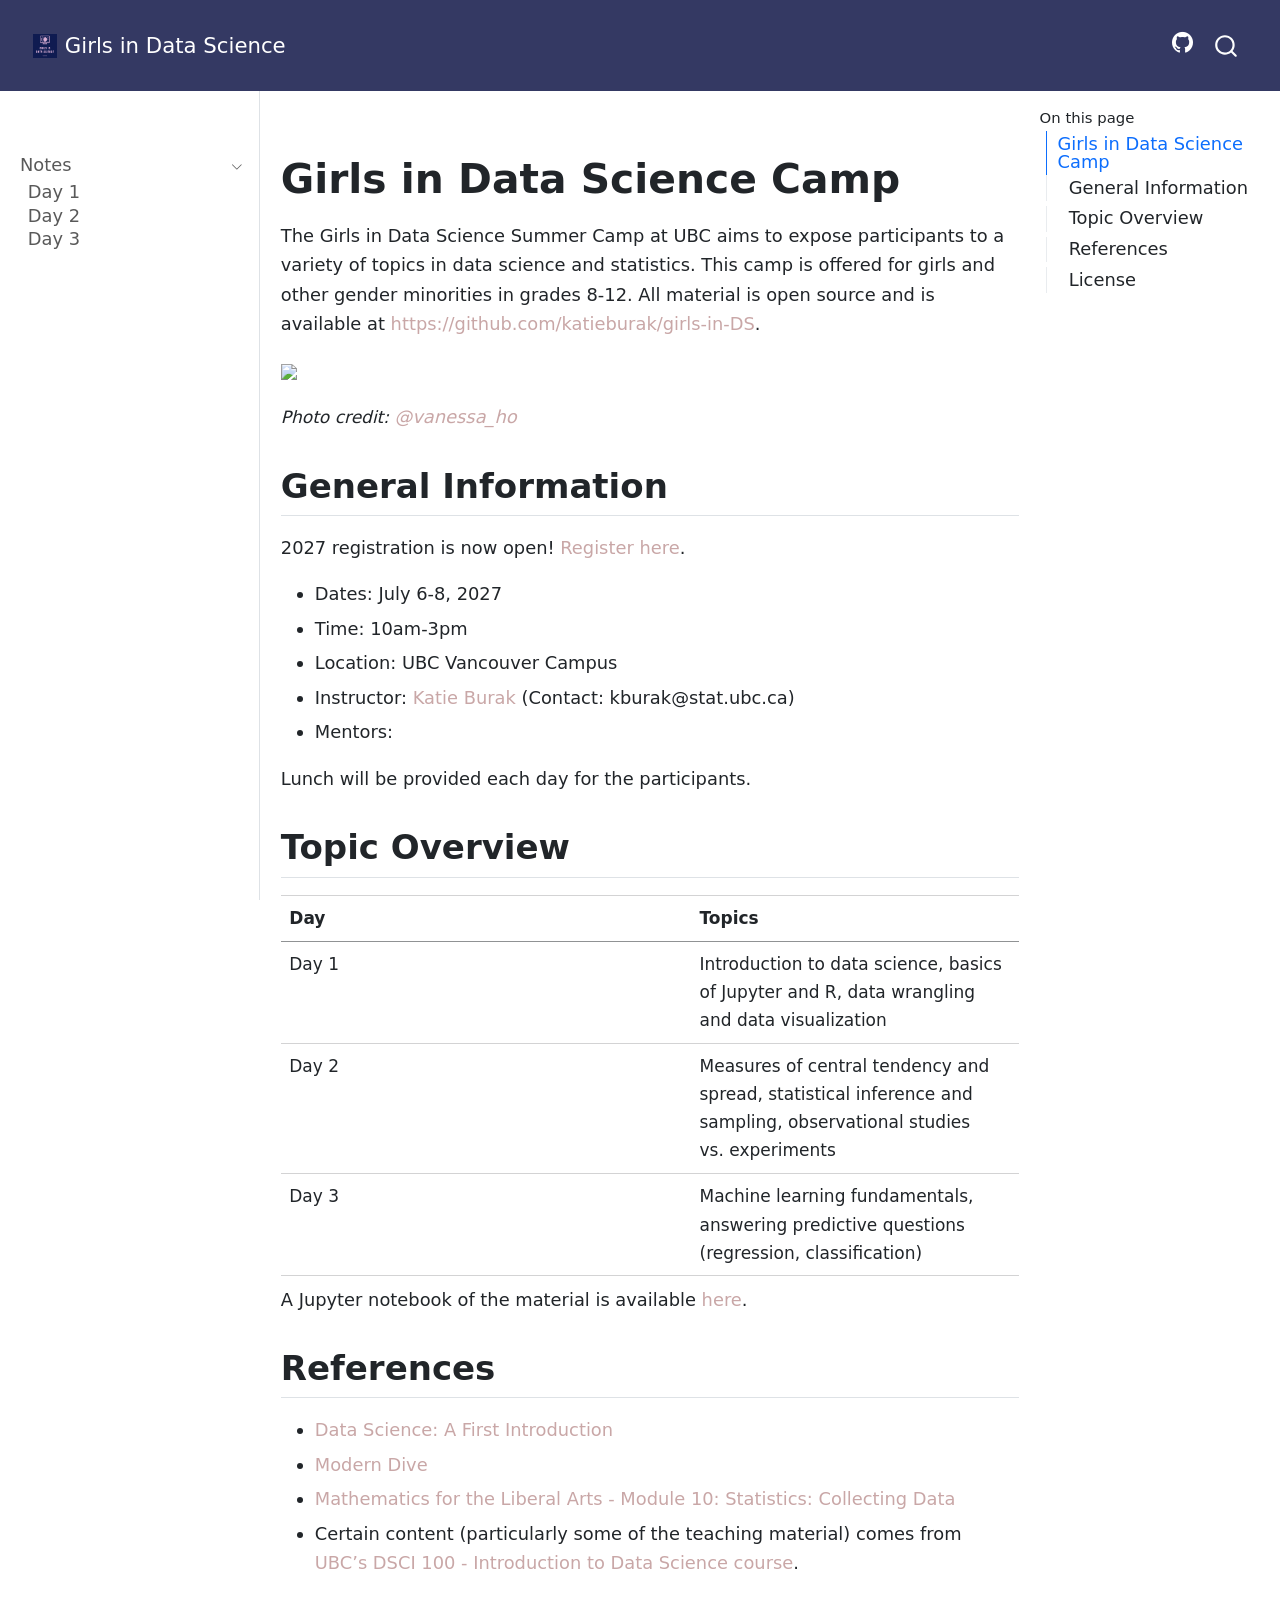
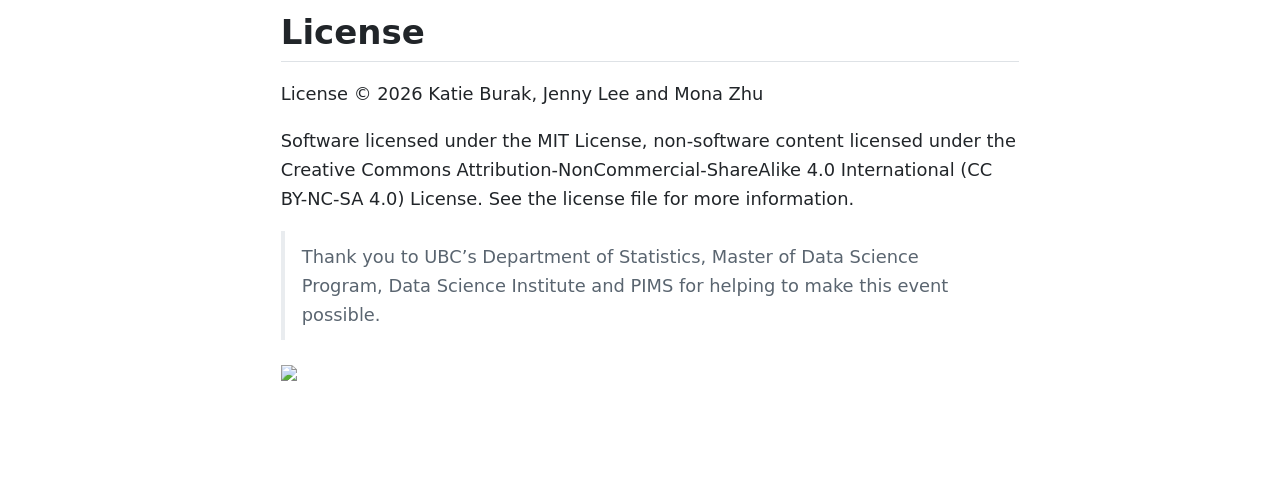
==== commit eab3b36f: "render site" ====
--- a/docs/index.html
+++ b/docs/index.html
@@ -2,13 +2,16 @@
 <html xmlns="http://www.w3.org/1999/xhtml" lang="en" xml:lang="en"><head>
 
 <meta charset="utf-8">
-<meta name="generator" content="quarto-1.6.40">
+<meta name="generator" content="quarto-1.9.37">
 
 <meta name="viewport" content="width=device-width, initial-scale=1.0, user-scalable=yes">
 
 
 <title>Girls in Data Science</title>
 <style>
+/* Default styles provided by pandoc.
+** See https://pandoc.org/MANUAL.html#variables-for-html for config info.
+*/
 code{white-space: pre-wrap;}
 span.smallcaps{font-variant: small-caps;}
 div.columns{display: flex; gap: min(4vw, 1.5em);}
@@ -30,15 +33,16 @@
 <script src="site_libs/quarto-search/fuse.min.js"></script>
 <script src="site_libs/quarto-search/quarto-search.js"></script>
 <meta name="quarto:offset" content="./">
-<script src="site_libs/quarto-html/quarto.js"></script>
+<script src="site_libs/quarto-html/quarto.js" type="module"></script>
+<script src="site_libs/quarto-html/tabsets/tabsets.js" type="module"></script>
 <script src="site_libs/quarto-html/popper.min.js"></script>
 <script src="site_libs/quarto-html/tippy.umd.min.js"></script>
 <script src="site_libs/quarto-html/anchor.min.js"></script>
 <link href="site_libs/quarto-html/tippy.css" rel="stylesheet">
-<link href="site_libs/quarto-html/quarto-syntax-highlighting-549806ee2085284f45b00abea8c6df48.css" rel="stylesheet" id="quarto-text-highlighting-styles">
+<link href="site_libs/quarto-html/quarto-syntax-highlighting-7f8f88aac4f3542376d5c11b86a4c14d.css" rel="stylesheet" id="quarto-text-highlighting-styles">
 <script src="site_libs/bootstrap/bootstrap.min.js"></script>
 <link href="site_libs/bootstrap/bootstrap-icons.css" rel="stylesheet">
-<link href="site_libs/bootstrap/bootstrap-494a106890d629ee056dfadd0ae89b63.min.css" rel="stylesheet" append-hash="true" id="quarto-bootstrap" data-mode="light">
+<link href="site_libs/bootstrap/bootstrap-2d1526a3e1d8e4e0a3dd8da2a0a0b27f.min.css" rel="stylesheet" append-hash="true" id="quarto-bootstrap" data-mode="light">
 <script id="quarto-search-options" type="application/json">{
   "location": "navbar",
   "copy-button": false,
@@ -84,7 +88,7 @@
 <meta name="twitter:card" content="summary_large_image">
 </head>
 
-<body class="nav-sidebar docked nav-fixed">
+<body class="nav-sidebar docked nav-fixed quarto-light">
 
 <div id="quarto-search-results"></div>
   <header id="quarto-header" class="headroom fixed-top">
@@ -92,7 +96,8 @@
       <div class="navbar-container container-fluid">
       <div class="navbar-brand-container mx-auto">
     <a href="./index.html" class="navbar-brand navbar-brand-logo">
-    <img src="./notes/img/logo.png" alt="Girls in Data Science logo" class="navbar-logo">
+    <img src="./notes/img/logo.png" alt="Girls in Data Science logo" class="navbar-logo light-content">
+    <img src="./notes/img/logo.png" alt="Girls in Data Science logo" class="navbar-logo dark-content">
     </a>
     <a class="navbar-brand" href="./index.html">
     <span class="navbar-title">Girls in Data Science</span>
@@ -266,236 +271,243 @@
 
 </main> <!-- /main -->
 <script id="quarto-html-after-body" type="application/javascript">
-window.document.addEventListener("DOMContentLoaded", function (event) {
-  const toggleBodyColorMode = (bsSheetEl) => {
-    const mode = bsSheetEl.getAttribute("data-mode");
-    const bodyEl = window.document.querySelector("body");
-    if (mode === "dark") {
-      bodyEl.classList.add("quarto-dark");
-      bodyEl.classList.remove("quarto-light");
-    } else {
-      bodyEl.classList.add("quarto-light");
-      bodyEl.classList.remove("quarto-dark");
-    }
-  }
-  const toggleBodyColorPrimary = () => {
-    const bsSheetEl = window.document.querySelector("link#quarto-bootstrap");
-    if (bsSheetEl) {
-      toggleBodyColorMode(bsSheetEl);
-    }
-  }
-  toggleBodyColorPrimary();  
-  const icon = "";
-  const anchorJS = new window.AnchorJS();
-  anchorJS.options = {
-    placement: 'right',
-    icon: icon
-  };
-  anchorJS.add('.anchored');
-  const isCodeAnnotation = (el) => {
-    for (const clz of el.classList) {
-      if (clz.startsWith('code-annotation-')) {                     
-        return true;
-      }
-    }
-    return false;
-  }
-  const onCopySuccess = function(e) {
-    // button target
-    const button = e.trigger;
-    // don't keep focus
-    button.blur();
-    // flash "checked"
-    button.classList.add('code-copy-button-checked');
-    var currentTitle = button.getAttribute("title");
-    button.setAttribute("title", "Copied!");
-    let tooltip;
-    if (window.bootstrap) {
-      button.setAttribute("data-bs-toggle", "tooltip");
-      button.setAttribute("data-bs-placement", "left");
-      button.setAttribute("data-bs-title", "Copied!");
-      tooltip = new bootstrap.Tooltip(button, 
-        { trigger: "manual", 
-          customClass: "code-copy-button-tooltip",
-          offset: [0, -8]});
-      tooltip.show();    
-    }
-    setTimeout(function() {
-      if (tooltip) {
-        tooltip.hide();
-        button.removeAttribute("data-bs-title");
-        button.removeAttribute("data-bs-toggle");
-        button.removeAttribute("data-bs-placement");
-      }
-      button.setAttribute("title", currentTitle);
-      button.classList.remove('code-copy-button-checked');
-    }, 1000);
-    // clear code selection
-    e.clearSelection();
-  }
-  const getTextToCopy = function(trigger) {
-      const codeEl = trigger.previousElementSibling.cloneNode(true);
+  window.document.addEventListener("DOMContentLoaded", function (event) {
+    const icon = "";
+    const anchorJS = new window.AnchorJS();
+    anchorJS.options = {
+      placement: 'right',
+      icon: icon
+    };
+    anchorJS.add('.anchored');
+    const isCodeAnnotation = (el) => {
+      for (const clz of el.classList) {
+        if (clz.startsWith('code-annotation-')) {                     
+          return true;
+        }
+      }
+      return false;
+    }
+    const onCopySuccess = function(e) {
+      // button target
+      const button = e.trigger;
+      // don't keep focus
+      button.blur();
+      // flash "checked"
+      button.classList.add('code-copy-button-checked');
+      var currentTitle = button.getAttribute("title");
+      button.setAttribute("title", "Copied!");
+      let tooltip;
+      if (window.bootstrap) {
+        button.setAttribute("data-bs-toggle", "tooltip");
+        button.setAttribute("data-bs-placement", "left");
+        button.setAttribute("data-bs-title", "Copied!");
+        tooltip = new bootstrap.Tooltip(button, 
+          { trigger: "manual", 
+            customClass: "code-copy-button-tooltip",
+            offset: [0, -8]});
+        tooltip.show();    
+      }
+      setTimeout(function() {
+        if (tooltip) {
+          tooltip.hide();
+          button.removeAttribute("data-bs-title");
+          button.removeAttribute("data-bs-toggle");
+          button.removeAttribute("data-bs-placement");
+        }
+        button.setAttribute("title", currentTitle);
+        button.classList.remove('code-copy-button-checked');
+      }, 1000);
+      // clear code selection
+      e.clearSelection();
+    }
+    const getTextToCopy = function(trigger) {
+      const outerScaffold = trigger.parentElement.cloneNode(true);
+      const codeEl = outerScaffold.querySelector('code');
       for (const childEl of codeEl.children) {
         if (isCodeAnnotation(childEl)) {
           childEl.remove();
         }
       }
       return codeEl.innerText;
-  }
-  const clipboard = new window.ClipboardJS('.code-copy-button:not([data-in-quarto-modal])', {
-    text: getTextToCopy
-  });
-  clipboard.on('success', onCopySuccess);
-  if (window.document.getElementById('quarto-embedded-source-code-modal')) {
-    const clipboardModal = new window.ClipboardJS('.code-copy-button[data-in-quarto-modal]', {
-      text: getTextToCopy,
-      container: window.document.getElementById('quarto-embedded-source-code-modal')
+    }
+    const clipboard = new window.ClipboardJS('.code-copy-button:not([data-in-quarto-modal])', {
+      text: getTextToCopy
     });
-    clipboardModal.on('success', onCopySuccess);
-  }
-    var localhostRegex = new RegExp(/^(?:http|https):\/\/localhost\:?[0-9]*\//);
-    var mailtoRegex = new RegExp(/^mailto:/);
-      var filterRegex = new RegExp("https:\/\/your-site-url-here\/");
-    var isInternal = (href) => {
-        return filterRegex.test(href) || localhostRegex.test(href) || mailtoRegex.test(href);
-    }
-    // Inspect non-navigation links and adorn them if external
- 	var links = window.document.querySelectorAll('a[href]:not(.nav-link):not(.navbar-brand):not(.toc-action):not(.sidebar-link):not(.sidebar-item-toggle):not(.pagination-link):not(.no-external):not([aria-hidden]):not(.dropdown-item):not(.quarto-navigation-tool):not(.about-link)');
-    for (var i=0; i<links.length; i++) {
-      const link = links[i];
-      if (!isInternal(link.href)) {
-        // undo the damage that might have been done by quarto-nav.js in the case of
-        // links that we want to consider external
-        if (link.dataset.originalHref !== undefined) {
-          link.href = link.dataset.originalHref;
-        }
-      }
-    }
-  function tippyHover(el, contentFn, onTriggerFn, onUntriggerFn) {
-    const config = {
-      allowHTML: true,
-      maxWidth: 500,
-      delay: 100,
-      arrow: false,
-      appendTo: function(el) {
-          return el.parentElement;
-      },
-      interactive: true,
-      interactiveBorder: 10,
-      theme: 'quarto',
-      placement: 'bottom-start',
-    };
-    if (contentFn) {
-      config.content = contentFn;
-    }
-    if (onTriggerFn) {
-      config.onTrigger = onTriggerFn;
-    }
-    if (onUntriggerFn) {
-      config.onUntrigger = onUntriggerFn;
-    }
-    window.tippy(el, config); 
-  }
-  const noterefs = window.document.querySelectorAll('a[role="doc-noteref"]');
-  for (var i=0; i<noterefs.length; i++) {
-    const ref = noterefs[i];
-    tippyHover(ref, function() {
-      // use id or data attribute instead here
-      let href = ref.getAttribute('data-footnote-href') || ref.getAttribute('href');
-      try { href = new URL(href).hash; } catch {}
-      const id = href.replace(/^#\/?/, "");
-      const note = window.document.getElementById(id);
-      if (note) {
-        return note.innerHTML;
+    clipboard.on('success', onCopySuccess);
+    if (window.document.getElementById('quarto-embedded-source-code-modal')) {
+      const clipboardModal = new window.ClipboardJS('.code-copy-button[data-in-quarto-modal]', {
+        text: getTextToCopy,
+        container: window.document.getElementById('quarto-embedded-source-code-modal')
+      });
+      clipboardModal.on('success', onCopySuccess);
+    }
+      var localhostRegex = new RegExp(/^(?:http|https):\/\/localhost\:?[0-9]*\//);
+      var mailtoRegex = new RegExp(/^mailto:/);
+        var filterRegex = new RegExp("https:\/\/your-site-url-here\/");
+      var isInternal = (href) => {
+          return filterRegex.test(href) || localhostRegex.test(href) || mailtoRegex.test(href);
+      }
+      // Inspect non-navigation links and adorn them if external
+     var links = window.document.querySelectorAll('a[href]:not(.nav-link):not(.navbar-brand):not(.toc-action):not(.sidebar-link):not(.sidebar-item-toggle):not(.pagination-link):not(.no-external):not([aria-hidden]):not(.dropdown-item):not(.quarto-navigation-tool):not(.about-link)');
+      for (var i=0; i<links.length; i++) {
+        const link = links[i];
+        if (!isInternal(link.href)) {
+          // undo the damage that might have been done by quarto-nav.js in the case of
+          // links that we want to consider external
+          if (link.dataset.originalHref !== undefined) {
+            link.href = link.dataset.originalHref;
+          }
+        }
+      }
+    function tippyHover(el, contentFn, onTriggerFn, onUntriggerFn) {
+      const config = {
+        allowHTML: true,
+        maxWidth: 500,
+        delay: 100,
+        arrow: false,
+        appendTo: function(el) {
+            return el.parentElement;
+        },
+        interactive: true,
+        interactiveBorder: 10,
+        theme: 'quarto',
+        placement: 'bottom-start',
+      };
+      if (contentFn) {
+        config.content = contentFn;
+      }
+      if (onTriggerFn) {
+        config.onTrigger = onTriggerFn;
+      }
+      if (onUntriggerFn) {
+        config.onUntrigger = onUntriggerFn;
+      }
+      window.tippy(el, config); 
+    }
+    const noterefs = window.document.querySelectorAll('a[role="doc-noteref"]');
+    for (var i=0; i<noterefs.length; i++) {
+      const ref = noterefs[i];
+      tippyHover(ref, function() {
+        // use id or data attribute instead here
+        let href = ref.getAttribute('data-footnote-href') || ref.getAttribute('href');
+        try { href = new URL(href).hash; } catch {}
+        const id = href.replace(/^#\/?/, "");
+        const note = window.document.getElementById(id);
+        if (note) {
+          return note.innerHTML;
+        } else {
+          return "";
+        }
+      });
+    }
+    const xrefs = window.document.querySelectorAll('a.quarto-xref');
+    const processXRef = (id, note) => {
+      // Strip column container classes
+      const stripColumnClz = (el) => {
+        el.classList.remove("page-full", "page-columns");
+        if (el.children) {
+          for (const child of el.children) {
+            stripColumnClz(child);
+          }
+        }
+      }
+      stripColumnClz(note)
+      if (id === null || id.startsWith('sec-')) {
+        // Special case sections, only their first couple elements
+        const container = document.createElement("div");
+        if (note.children && note.children.length > 2) {
+          container.appendChild(note.children[0].cloneNode(true));
+          for (let i = 1; i < note.children.length; i++) {
+            const child = note.children[i];
+            if (child.tagName === "P" && child.innerText === "") {
+              continue;
+            } else {
+              container.appendChild(child.cloneNode(true));
+              break;
+            }
+          }
+          if (window.Quarto?.typesetMath) {
+            window.Quarto.typesetMath(container);
+          }
+          return container.innerHTML
+        } else {
+          if (window.Quarto?.typesetMath) {
+            window.Quarto.typesetMath(note);
+          }
+          return note.innerHTML;
+        }
       } else {
-        return "";
-      }
-    });
-  }
-  const xrefs = window.document.querySelectorAll('a.quarto-xref');
-  const processXRef = (id, note) => {
-    // Strip column container classes
-    const stripColumnClz = (el) => {
-      el.classList.remove("page-full", "page-columns");
-      if (el.children) {
-        for (const child of el.children) {
-          stripColumnClz(child);
-        }
-      }
-    }
-    stripColumnClz(note)
-    if (id === null || id.startsWith('sec-')) {
-      // Special case sections, only their first couple elements
-      const container = document.createElement("div");
-      if (note.children && note.children.length > 2) {
-        container.appendChild(note.children[0].cloneNode(true));
-        for (let i = 1; i < note.children.length; i++) {
-          const child = note.children[i];
-          if (child.tagName === "P" && child.innerText === "") {
-            continue;
-          } else {
-            container.appendChild(child.cloneNode(true));
-            break;
-          }
-        }
-        if (window.Quarto?.typesetMath) {
-          window.Quarto.typesetMath(container);
-        }
-        return container.innerHTML
-      } else {
+        // Remove any anchor links if they are present
+        const anchorLink = note.querySelector('a.anchorjs-link');
+        if (anchorLink) {
+          anchorLink.remove();
+        }
         if (window.Quarto?.typesetMath) {
           window.Quarto.typesetMath(note);
         }
-        return note.innerHTML;
-      }
-    } else {
-      // Remove any anchor links if they are present
-      const anchorLink = note.querySelector('a.anchorjs-link');
-      if (anchorLink) {
-        anchorLink.remove();
-      }
-      if (window.Quarto?.typesetMath) {
-        window.Quarto.typesetMath(note);
-      }
-      if (note.classList.contains("callout")) {
-        return note.outerHTML;
-      } else {
-        return note.innerHTML;
-      }
-    }
-  }
-  for (var i=0; i<xrefs.length; i++) {
-    const xref = xrefs[i];
-    tippyHover(xref, undefined, function(instance) {
-      instance.disable();
-      let url = xref.getAttribute('href');
-      let hash = undefined; 
-      if (url.startsWith('#')) {
-        hash = url;
-      } else {
-        try { hash = new URL(url).hash; } catch {}
-      }
-      if (hash) {
-        const id = hash.replace(/^#\/?/, "");
-        const note = window.document.getElementById(id);
-        if (note !== null) {
-          try {
-            const html = processXRef(id, note.cloneNode(true));
-            instance.setContent(html);
-          } finally {
-            instance.enable();
-            instance.show();
-          }
+        if (note.classList.contains("callout")) {
+          return note.outerHTML;
         } else {
-          // See if we can fetch this
-          fetch(url.split('#')[0])
+          return note.innerHTML;
+        }
+      }
+    }
+    for (var i=0; i<xrefs.length; i++) {
+      const xref = xrefs[i];
+      tippyHover(xref, undefined, function(instance) {
+        instance.disable();
+        let url = xref.getAttribute('href');
+        let hash = undefined; 
+        if (url.startsWith('#')) {
+          hash = url;
+        } else {
+          try { hash = new URL(url).hash; } catch {}
+        }
+        if (hash) {
+          const id = hash.replace(/^#\/?/, "");
+          const note = window.document.getElementById(id);
+          if (note !== null) {
+            try {
+              const html = processXRef(id, note.cloneNode(true));
+              instance.setContent(html);
+            } finally {
+              instance.enable();
+              instance.show();
+            }
+          } else {
+            // See if we can fetch this
+            fetch(url.split('#')[0])
+            .then(res => res.text())
+            .then(html => {
+              const parser = new DOMParser();
+              const htmlDoc = parser.parseFromString(html, "text/html");
+              const note = htmlDoc.getElementById(id);
+              if (note !== null) {
+                const html = processXRef(id, note);
+                instance.setContent(html);
+              } 
+            }).finally(() => {
+              instance.enable();
+              instance.show();
+            });
+          }
+        } else {
+          // See if we can fetch a full url (with no hash to target)
+          // This is a special case and we should probably do some content thinning / targeting
+          fetch(url)
           .then(res => res.text())
           .then(html => {
             const parser = new DOMParser();
             const htmlDoc = parser.parseFromString(html, "text/html");
-            const note = htmlDoc.getElementById(id);
+            const note = htmlDoc.querySelector('main.content');
             if (note !== null) {
-              const html = processXRef(id, note);
+              // This should only happen for chapter cross references
+              // (since there is no id in the URL)
+              // remove the first header
+              if (note.children.length > 0 && note.children[0].tagName === "HEADER") {
+                note.children[0].remove();
+              }
+              const html = processXRef(null, note);
               instance.setContent(html);
             } 
           }).finally(() => {
@@ -503,185 +515,161 @@
             instance.show();
           });
         }
+      }, function(instance) {
+      });
+    }
+        let selectedAnnoteEl;
+        const selectorForAnnotation = ( cell, annotation) => {
+          let cellAttr = 'data-code-cell="' + cell + '"';
+          let lineAttr = 'data-code-annotation="' +  annotation + '"';
+          const selector = 'span[' + cellAttr + '][' + lineAttr + ']';
+          return selector;
+        }
+        const selectCodeLines = (annoteEl) => {
+          const doc = window.document;
+          const targetCell = annoteEl.getAttribute("data-target-cell");
+          const targetAnnotation = annoteEl.getAttribute("data-target-annotation");
+          const annoteSpan = window.document.querySelector(selectorForAnnotation(targetCell, targetAnnotation));
+          const lines = annoteSpan.getAttribute("data-code-lines").split(",");
+          const lineIds = lines.map((line) => {
+            return targetCell + "-" + line;
+          })
+          let top = null;
+          let height = null;
+          let parent = null;
+          if (lineIds.length > 0) {
+              //compute the position of the single el (top and bottom and make a div)
+              const el = window.document.getElementById(lineIds[0]);
+              top = el.offsetTop;
+              height = el.offsetHeight;
+              parent = el.parentElement.parentElement;
+            if (lineIds.length > 1) {
+              const lastEl = window.document.getElementById(lineIds[lineIds.length - 1]);
+              const bottom = lastEl.offsetTop + lastEl.offsetHeight;
+              height = bottom - top;
+            }
+            if (top !== null && height !== null && parent !== null) {
+              // cook up a div (if necessary) and position it 
+              let div = window.document.getElementById("code-annotation-line-highlight");
+              if (div === null) {
+                div = window.document.createElement("div");
+                div.setAttribute("id", "code-annotation-line-highlight");
+                div.style.position = 'absolute';
+                parent.appendChild(div);
+              }
+              div.style.top = top - 2 + "px";
+              div.style.height = height + 4 + "px";
+              div.style.left = 0;
+              let gutterDiv = window.document.getElementById("code-annotation-line-highlight-gutter");
+              if (gutterDiv === null) {
+                gutterDiv = window.document.createElement("div");
+                gutterDiv.setAttribute("id", "code-annotation-line-highlight-gutter");
+                gutterDiv.style.position = 'absolute';
+                const codeCell = window.document.getElementById(targetCell);
+                const gutter = codeCell.querySelector('.code-annotation-gutter');
+                gutter.appendChild(gutterDiv);
+              }
+              gutterDiv.style.top = top - 2 + "px";
+              gutterDiv.style.height = height + 4 + "px";
+            }
+            selectedAnnoteEl = annoteEl;
+          }
+        };
+        const unselectCodeLines = () => {
+          const elementsIds = ["code-annotation-line-highlight", "code-annotation-line-highlight-gutter"];
+          elementsIds.forEach((elId) => {
+            const div = window.document.getElementById(elId);
+            if (div) {
+              div.remove();
+            }
+          });
+          selectedAnnoteEl = undefined;
+        };
+          // Handle positioning of the toggle
+      window.addEventListener(
+        "resize",
+        throttle(() => {
+          elRect = undefined;
+          if (selectedAnnoteEl) {
+            selectCodeLines(selectedAnnoteEl);
+          }
+        }, 10)
+      );
+      function throttle(fn, ms) {
+      let throttle = false;
+      let timer;
+        return (...args) => {
+          if(!throttle) { // first call gets through
+              fn.apply(this, args);
+              throttle = true;
+          } else { // all the others get throttled
+              if(timer) clearTimeout(timer); // cancel #2
+              timer = setTimeout(() => {
+                fn.apply(this, args);
+                timer = throttle = false;
+              }, ms);
+          }
+        };
+      }
+        // Attach click handler to the DT
+        const annoteDls = window.document.querySelectorAll('dt[data-target-cell]');
+        for (const annoteDlNode of annoteDls) {
+          annoteDlNode.addEventListener('click', (event) => {
+            const clickedEl = event.target;
+            if (clickedEl !== selectedAnnoteEl) {
+              unselectCodeLines();
+              const activeEl = window.document.querySelector('dt[data-target-cell].code-annotation-active');
+              if (activeEl) {
+                activeEl.classList.remove('code-annotation-active');
+              }
+              selectCodeLines(clickedEl);
+              clickedEl.classList.add('code-annotation-active');
+            } else {
+              // Unselect the line
+              unselectCodeLines();
+              clickedEl.classList.remove('code-annotation-active');
+            }
+          });
+        }
+    const findCites = (el) => {
+      const parentEl = el.parentElement;
+      if (parentEl) {
+        const cites = parentEl.dataset.cites;
+        if (cites) {
+          return {
+            el,
+            cites: cites.split(' ')
+          };
+        } else {
+          return findCites(el.parentElement)
+        }
       } else {
-        // See if we can fetch a full url (with no hash to target)
-        // This is a special case and we should probably do some content thinning / targeting
-        fetch(url)
-        .then(res => res.text())
-        .then(html => {
-          const parser = new DOMParser();
-          const htmlDoc = parser.parseFromString(html, "text/html");
-          const note = htmlDoc.querySelector('main.content');
-          if (note !== null) {
-            // This should only happen for chapter cross references
-            // (since there is no id in the URL)
-            // remove the first header
-            if (note.children.length > 0 && note.children[0].tagName === "HEADER") {
-              note.children[0].remove();
+        return undefined;
+      }
+    };
+    var bibliorefs = window.document.querySelectorAll('a[role="doc-biblioref"]');
+    for (var i=0; i<bibliorefs.length; i++) {
+      const ref = bibliorefs[i];
+      const citeInfo = findCites(ref);
+      if (citeInfo) {
+        tippyHover(citeInfo.el, function() {
+          var popup = window.document.createElement('div');
+          citeInfo.cites.forEach(function(cite) {
+            var citeDiv = window.document.createElement('div');
+            citeDiv.classList.add('hanging-indent');
+            citeDiv.classList.add('csl-entry');
+            var biblioDiv = window.document.getElementById('ref-' + cite);
+            if (biblioDiv) {
+              citeDiv.innerHTML = biblioDiv.innerHTML;
             }
-            const html = processXRef(null, note);
-            instance.setContent(html);
-          } 
-        }).finally(() => {
-          instance.enable();
-          instance.show();
+            popup.appendChild(citeDiv);
+          });
+          return popup.innerHTML;
         });
       }
-    }, function(instance) {
-    });
-  }
-      let selectedAnnoteEl;
-      const selectorForAnnotation = ( cell, annotation) => {
-        let cellAttr = 'data-code-cell="' + cell + '"';
-        let lineAttr = 'data-code-annotation="' +  annotation + '"';
-        const selector = 'span[' + cellAttr + '][' + lineAttr + ']';
-        return selector;
-      }
-      const selectCodeLines = (annoteEl) => {
-        const doc = window.document;
-        const targetCell = annoteEl.getAttribute("data-target-cell");
-        const targetAnnotation = annoteEl.getAttribute("data-target-annotation");
-        const annoteSpan = window.document.querySelector(selectorForAnnotation(targetCell, targetAnnotation));
-        const lines = annoteSpan.getAttribute("data-code-lines").split(",");
-        const lineIds = lines.map((line) => {
-          return targetCell + "-" + line;
-        })
-        let top = null;
-        let height = null;
-        let parent = null;
-        if (lineIds.length > 0) {
-            //compute the position of the single el (top and bottom and make a div)
-            const el = window.document.getElementById(lineIds[0]);
-            top = el.offsetTop;
-            height = el.offsetHeight;
-            parent = el.parentElement.parentElement;
-          if (lineIds.length > 1) {
-            const lastEl = window.document.getElementById(lineIds[lineIds.length - 1]);
-            const bottom = lastEl.offsetTop + lastEl.offsetHeight;
-            height = bottom - top;
-          }
-          if (top !== null && height !== null && parent !== null) {
-            // cook up a div (if necessary) and position it 
-            let div = window.document.getElementById("code-annotation-line-highlight");
-            if (div === null) {
-              div = window.document.createElement("div");
-              div.setAttribute("id", "code-annotation-line-highlight");
-              div.style.position = 'absolute';
-              parent.appendChild(div);
-            }
-            div.style.top = top - 2 + "px";
-            div.style.height = height + 4 + "px";
-            div.style.left = 0;
-            let gutterDiv = window.document.getElementById("code-annotation-line-highlight-gutter");
-            if (gutterDiv === null) {
-              gutterDiv = window.document.createElement("div");
-              gutterDiv.setAttribute("id", "code-annotation-line-highlight-gutter");
-              gutterDiv.style.position = 'absolute';
-              const codeCell = window.document.getElementById(targetCell);
-              const gutter = codeCell.querySelector('.code-annotation-gutter');
-              gutter.appendChild(gutterDiv);
-            }
-            gutterDiv.style.top = top - 2 + "px";
-            gutterDiv.style.height = height + 4 + "px";
-          }
-          selectedAnnoteEl = annoteEl;
-        }
-      };
-      const unselectCodeLines = () => {
-        const elementsIds = ["code-annotation-line-highlight", "code-annotation-line-highlight-gutter"];
-        elementsIds.forEach((elId) => {
-          const div = window.document.getElementById(elId);
-          if (div) {
-            div.remove();
-          }
-        });
-        selectedAnnoteEl = undefined;
-      };
-        // Handle positioning of the toggle
-    window.addEventListener(
-      "resize",
-      throttle(() => {
-        elRect = undefined;
-        if (selectedAnnoteEl) {
-          selectCodeLines(selectedAnnoteEl);
-        }
-      }, 10)
-    );
-    function throttle(fn, ms) {
-    let throttle = false;
-    let timer;
-      return (...args) => {
-        if(!throttle) { // first call gets through
-            fn.apply(this, args);
-            throttle = true;
-        } else { // all the others get throttled
-            if(timer) clearTimeout(timer); // cancel #2
-            timer = setTimeout(() => {
-              fn.apply(this, args);
-              timer = throttle = false;
-            }, ms);
-        }
-      };
-    }
-      // Attach click handler to the DT
-      const annoteDls = window.document.querySelectorAll('dt[data-target-cell]');
-      for (const annoteDlNode of annoteDls) {
-        annoteDlNode.addEventListener('click', (event) => {
-          const clickedEl = event.target;
-          if (clickedEl !== selectedAnnoteEl) {
-            unselectCodeLines();
-            const activeEl = window.document.querySelector('dt[data-target-cell].code-annotation-active');
-            if (activeEl) {
-              activeEl.classList.remove('code-annotation-active');
-            }
-            selectCodeLines(clickedEl);
-            clickedEl.classList.add('code-annotation-active');
-          } else {
-            // Unselect the line
-            unselectCodeLines();
-            clickedEl.classList.remove('code-annotation-active');
-          }
-        });
-      }
-  const findCites = (el) => {
-    const parentEl = el.parentElement;
-    if (parentEl) {
-      const cites = parentEl.dataset.cites;
-      if (cites) {
-        return {
-          el,
-          cites: cites.split(' ')
-        };
-      } else {
-        return findCites(el.parentElement)
-      }
-    } else {
-      return undefined;
-    }
-  };
-  var bibliorefs = window.document.querySelectorAll('a[role="doc-biblioref"]');
-  for (var i=0; i<bibliorefs.length; i++) {
-    const ref = bibliorefs[i];
-    const citeInfo = findCites(ref);
-    if (citeInfo) {
-      tippyHover(citeInfo.el, function() {
-        var popup = window.document.createElement('div');
-        citeInfo.cites.forEach(function(cite) {
-          var citeDiv = window.document.createElement('div');
-          citeDiv.classList.add('hanging-indent');
-          citeDiv.classList.add('csl-entry');
-          var biblioDiv = window.document.getElementById('ref-' + cite);
-          if (biblioDiv) {
-            citeDiv.innerHTML = biblioDiv.innerHTML;
-          }
-          popup.appendChild(citeDiv);
-        });
-        return popup.innerHTML;
-      });
-    }
-  }
-});
-</script>
+    }
+  });
+  </script>
 </div> <!-- /content -->
 
 
--- a/docs/site_libs/quarto-html/quarto-syntax-highlighting-7f8f88aac4f3542376d5c11b86a4c14d.css
+++ b/docs/site_libs/quarto-html/quarto-syntax-highlighting-7f8f88aac4f3542376d5c11b86a4c14d.css
@@ -0,0 +1,236 @@
+/* quarto syntax highlight colors */
+:root {
+  --quarto-hl-ot-color: #003B4F;
+  --quarto-hl-at-color: #657422;
+  --quarto-hl-ss-color: #20794D;
+  --quarto-hl-an-color: #5E5E5E;
+  --quarto-hl-fu-color: #4758AB;
+  --quarto-hl-st-color: #20794D;
+  --quarto-hl-cf-color: #003B4F;
+  --quarto-hl-op-color: #5E5E5E;
+  --quarto-hl-er-color: #AD0000;
+  --quarto-hl-bn-color: #AD0000;
+  --quarto-hl-al-color: #AD0000;
+  --quarto-hl-va-color: #111111;
+  --quarto-hl-bu-color: inherit;
+  --quarto-hl-ex-color: inherit;
+  --quarto-hl-pp-color: #AD0000;
+  --quarto-hl-in-color: #5E5E5E;
+  --quarto-hl-vs-color: #20794D;
+  --quarto-hl-wa-color: #5E5E5E;
+  --quarto-hl-do-color: #5E5E5E;
+  --quarto-hl-im-color: #00769E;
+  --quarto-hl-ch-color: #20794D;
+  --quarto-hl-dt-color: #AD0000;
+  --quarto-hl-fl-color: #AD0000;
+  --quarto-hl-co-color: #5E5E5E;
+  --quarto-hl-cv-color: #5E5E5E;
+  --quarto-hl-cn-color: #8f5902;
+  --quarto-hl-sc-color: #5E5E5E;
+  --quarto-hl-dv-color: #AD0000;
+  --quarto-hl-kw-color: #003B4F;
+}
+
+/* other quarto variables */
+:root {
+  --quarto-font-monospace: SFMono-Regular, Menlo, Monaco, Consolas, "Liberation Mono", "Courier New", monospace;
+}
+
+/* syntax highlight based on Pandoc's rules */
+pre > code.sourceCode > span {
+  color: #003B4F;
+}
+
+code.sourceCode > span {
+  color: #003B4F;
+}
+
+div.sourceCode,
+div.sourceCode pre.sourceCode {
+  color: #003B4F;
+}
+
+/* Normal */
+code span {
+  color: #003B4F;
+}
+
+/* Alert */
+code span.al {
+  color: #AD0000;
+  font-style: inherit;
+}
+
+/* Annotation */
+code span.an {
+  color: #5E5E5E;
+  font-style: inherit;
+}
+
+/* Attribute */
+code span.at {
+  color: #657422;
+  font-style: inherit;
+}
+
+/* BaseN */
+code span.bn {
+  color: #AD0000;
+  font-style: inherit;
+}
+
+/* BuiltIn */
+code span.bu {
+  font-style: inherit;
+}
+
+/* ControlFlow */
+code span.cf {
+  color: #003B4F;
+  font-weight: bold;
+  font-style: inherit;
+}
+
+/* Char */
+code span.ch {
+  color: #20794D;
+  font-style: inherit;
+}
+
+/* Constant */
+code span.cn {
+  color: #8f5902;
+  font-style: inherit;
+}
+
+/* Comment */
+code span.co {
+  color: #5E5E5E;
+  font-style: inherit;
+}
+
+/* CommentVar */
+code span.cv {
+  color: #5E5E5E;
+  font-style: italic;
+}
+
+/* Documentation */
+code span.do {
+  color: #5E5E5E;
+  font-style: italic;
+}
+
+/* DataType */
+code span.dt {
+  color: #AD0000;
+  font-style: inherit;
+}
+
+/* DecVal */
+code span.dv {
+  color: #AD0000;
+  font-style: inherit;
+}
+
+/* Error */
+code span.er {
+  color: #AD0000;
+  font-style: inherit;
+}
+
+/* Extension */
+code span.ex {
+  font-style: inherit;
+}
+
+/* Float */
+code span.fl {
+  color: #AD0000;
+  font-style: inherit;
+}
+
+/* Function */
+code span.fu {
+  color: #4758AB;
+  font-style: inherit;
+}
+
+/* Import */
+code span.im {
+  color: #00769E;
+  font-style: inherit;
+}
+
+/* Information */
+code span.in {
+  color: #5E5E5E;
+  font-style: inherit;
+}
+
+/* Keyword */
+code span.kw {
+  color: #003B4F;
+  font-weight: bold;
+  font-style: inherit;
+}
+
+/* Operator */
+code span.op {
+  color: #5E5E5E;
+  font-style: inherit;
+}
+
+/* Other */
+code span.ot {
+  color: #003B4F;
+  font-style: inherit;
+}
+
+/* Preprocessor */
+code span.pp {
+  color: #AD0000;
+  font-style: inherit;
+}
+
+/* SpecialChar */
+code span.sc {
+  color: #5E5E5E;
+  font-style: inherit;
+}
+
+/* SpecialString */
+code span.ss {
+  color: #20794D;
+  font-style: inherit;
+}
+
+/* String */
+code span.st {
+  color: #20794D;
+  font-style: inherit;
+}
+
+/* Variable */
+code span.va {
+  color: #111111;
+  font-style: inherit;
+}
+
+/* VerbatimString */
+code span.vs {
+  color: #20794D;
+  font-style: inherit;
+}
+
+/* Warning */
+code span.wa {
+  color: #5E5E5E;
+  font-style: italic;
+}
+
+.prevent-inlining {
+  content: "</";
+}
+
+/*# sourceMappingURL=789ad8cd35626ba772517505b42a116e.css.map */
